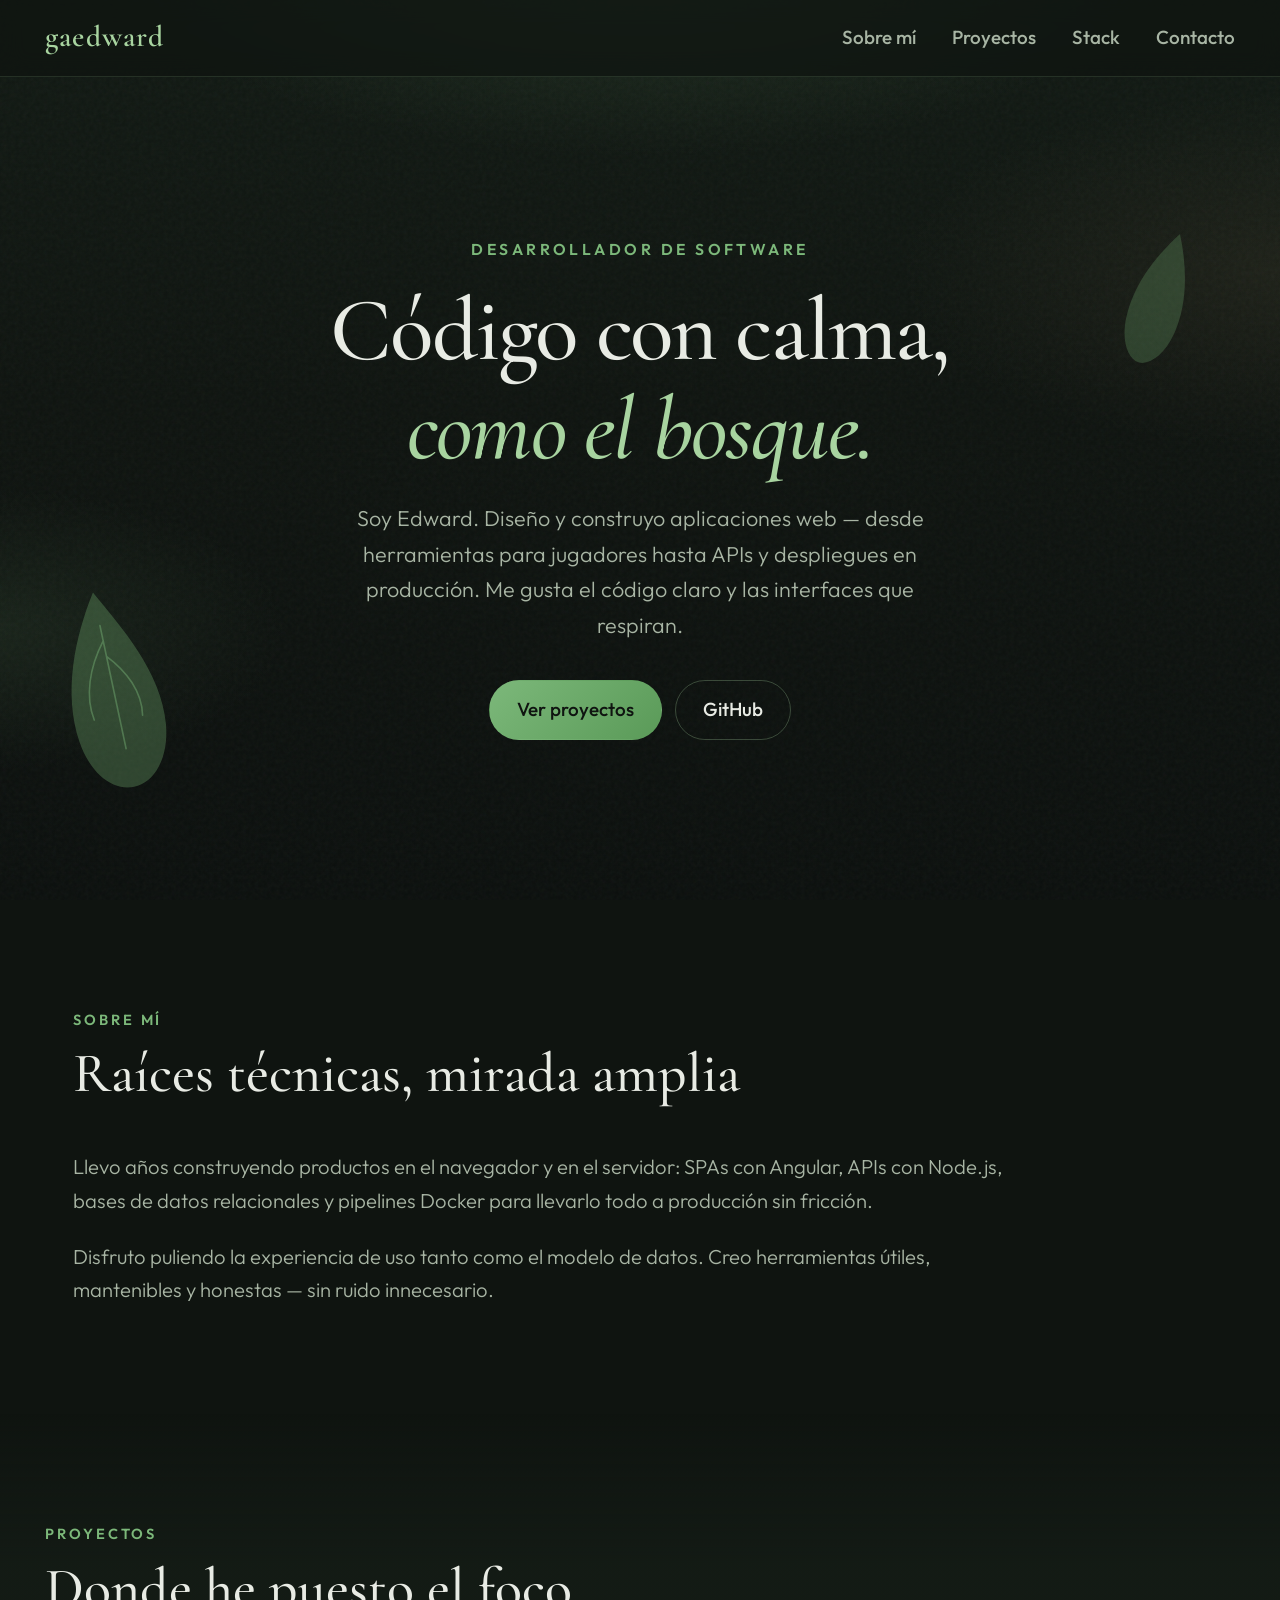
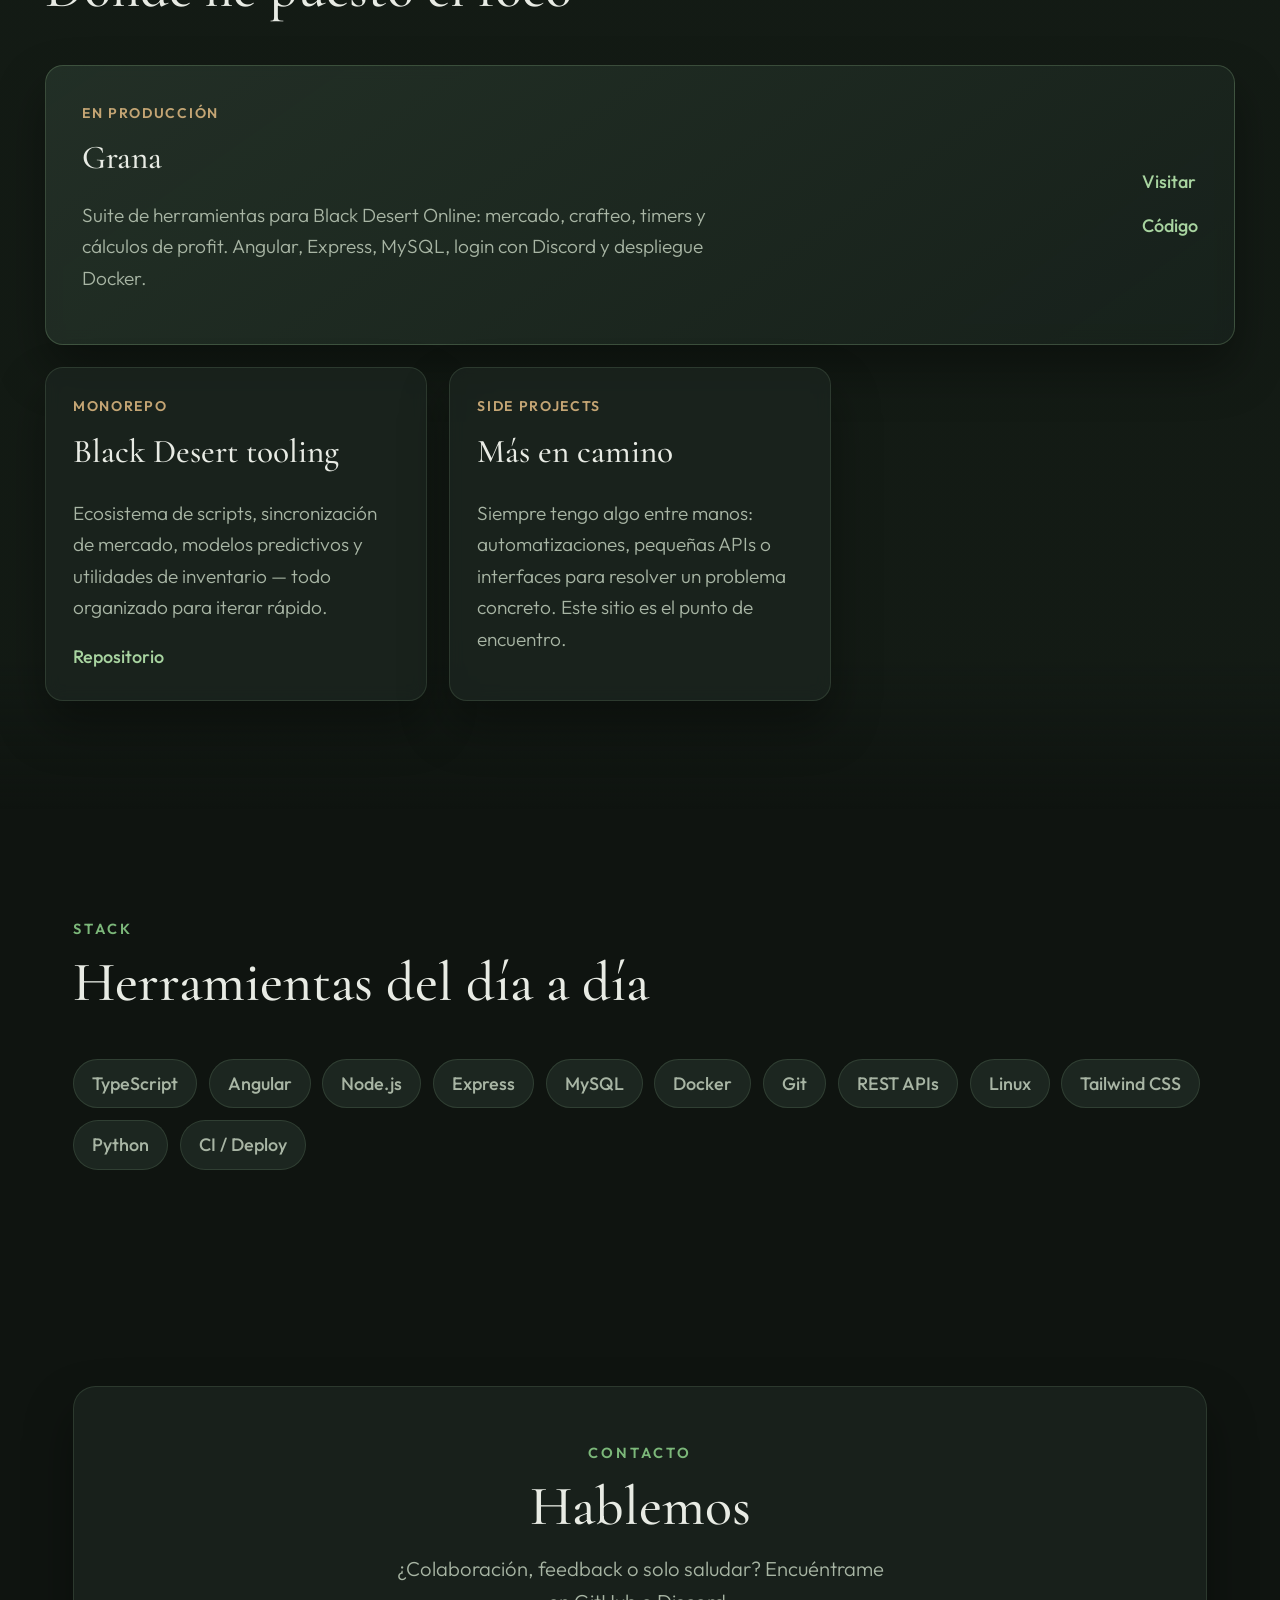
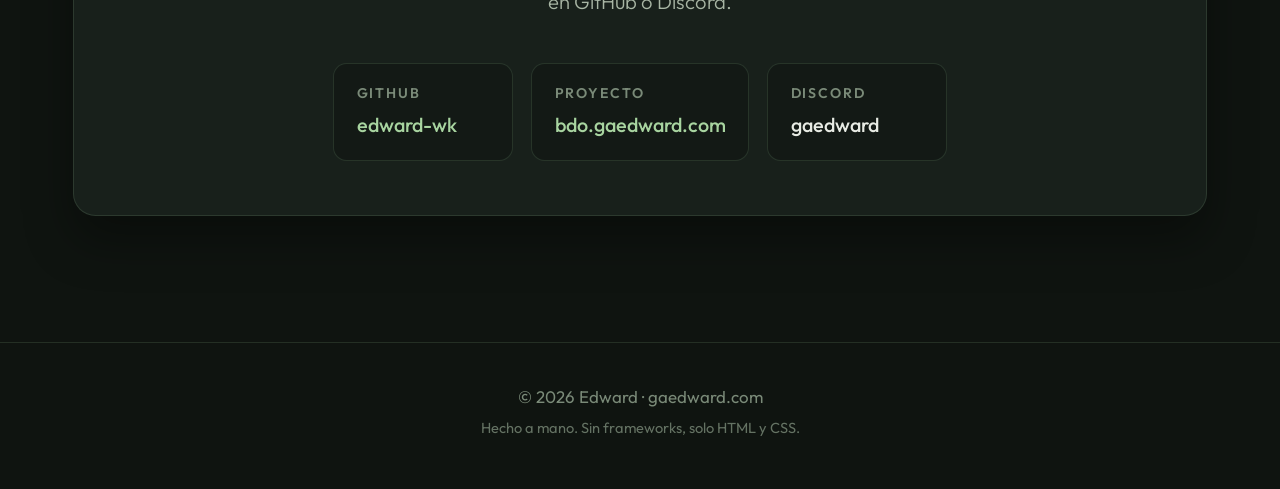
==== index.html @ 5b85b013 "init" ====
<!DOCTYPE html>
<html lang="es">
  <head>
    <meta charset="UTF-8" />
    <meta name="viewport" content="width=device-width, initial-scale=1.0" />
    <meta
      name="description"
      content="Edward — desarrollador de software. Portfolio con proyectos web, herramientas y código abierto."
    />
    <title>Edward · Desarrollador</title>
    <link rel="icon" href="assets/favicon.svg" type="image/svg+xml" />
    <link rel="preconnect" href="https://fonts.googleapis.com" />
    <link rel="preconnect" href="https://fonts.gstatic.com" crossorigin />
    <link
      href="https://fonts.googleapis.com/css2?family=Cormorant+Garamond:ital,wght@0,500;0,600;1,500&family=Outfit:wght@300;400;500;600&display=swap"
      rel="stylesheet"
    />
    <link rel="stylesheet" href="css/styles.css" />
  </head>
  <body>
    <a class="skip-link" href="#contenido">Saltar al contenido</a>

    <div class="mist" aria-hidden="true"></div>
    <div class="grain" aria-hidden="true"></div>

    <header class="site-header">
      <a class="logo" href="#">gaedward</a>
      <button class="nav-toggle" type="button" aria-expanded="false" aria-controls="nav-principal">
        <span class="nav-toggle-bar"></span>
        <span class="sr-only">Menú</span>
      </button>
      <nav id="nav-principal" class="site-nav">
        <a href="#sobre-mi">Sobre mí</a>
        <a href="#proyectos">Proyectos</a>
        <a href="#stack">Stack</a>
        <a href="#contacto">Contacto</a>
      </nav>
    </header>

    <main id="contenido">
      <section class="hero">
        <div class="hero-leaf hero-leaf--left" aria-hidden="true">
          <svg viewBox="0 0 120 200" fill="none" xmlns="http://www.w3.org/2000/svg">
            <path
              d="M60 8C35 45 12 95 18 145c4 32 22 52 42 52s38-20 42-52c6-50-23-100-42-137Z"
              fill="currentColor"
              opacity="0.35"
            />
            <path
              d="M60 40v120M60 55c-18 22-28 48-24 72M60 70c16 18 26 40 22 62"
              stroke="currentColor"
              stroke-width="1.5"
              stroke-linecap="round"
              opacity="0.5"
            />
          </svg>
        </div>

        <div class="hero-inner">
          <p class="eyebrow">Desarrollador de software</p>
          <h1>
            Código con calma,<br />
            <em>como el bosque.</em>
          </h1>
          <p class="hero-text">
            Soy Edward. Diseño y construyo aplicaciones web — desde herramientas para
            jugadores hasta APIs y despliegues en producción. Me gusta el código claro y
            las interfaces que respiran.
          </p>
          <div class="hero-actions">
            <a class="btn btn--primary" href="#proyectos">Ver proyectos</a>
            <a class="btn btn--ghost" href="https://github.com/edward-wk" target="_blank" rel="noopener noreferrer"
              >GitHub</a
            >
          </div>
        </div>

        <div class="hero-leaf hero-leaf--right" aria-hidden="true">
          <svg viewBox="0 0 100 160" fill="none" xmlns="http://www.w3.org/2000/svg">
            <path
              d="M50 6c-20 35-32 72-28 108 3 26 16 42 28 42s25-16 28-42c4-36-8-73-28-108Z"
              fill="currentColor"
              opacity="0.28"
            />
          </svg>
        </div>
      </section>

      <section id="sobre-mi" class="section">
        <div class="section-head">
          <span class="section-label">Sobre mí</span>
          <h2>Raíces técnicas, mirada amplia</h2>
        </div>
        <div class="about-grid">
          <p>
            Llevo años construyendo productos en el navegador y en el servidor: SPAs con
            Angular, APIs con Node.js, bases de datos relacionales y pipelines Docker para
            llevarlo todo a producción sin fricción.
          </p>
          <p>
            Disfruto puliendo la experiencia de uso tanto como el modelo de datos. Creo
            herramientas útiles, mantenibles y honestas — sin ruido innecesario.
          </p>
        </div>
      </section>

      <section id="proyectos" class="section section--alt">
        <div class="section-head">
          <span class="section-label">Proyectos</span>
          <h2>Donde he puesto el foco</h2>
        </div>
        <div class="project-grid">
          <article class="project-card project-card--featured">
            <div class="project-card-top">
              <span class="project-tag">En producción</span>
              <h3>Grana</h3>
            </div>
            <p>
              Suite de herramientas para Black Desert Online: mercado, crafteo, timers y
              cálculos de profit. Angular, Express, MySQL, login con Discord y despliegue
              Docker.
            </p>
            <div class="project-links">
              <a href="https://bdo.gaedward.com" target="_blank" rel="noopener noreferrer">Visitar</a>
              <a href="https://github.com/edward-wk/bdo-tool" target="_blank" rel="noopener noreferrer">Código</a>
            </div>
          </article>

          <article class="project-card">
            <div class="project-card-top">
              <span class="project-tag">Monorepo</span>
              <h3>Black Desert tooling</h3>
            </div>
            <p>
              Ecosistema de scripts, sincronización de mercado, modelos predictivos y
              utilidades de inventario — todo organizado para iterar rápido.
            </p>
            <div class="project-links">
              <a href="https://github.com/edward-wk/bdo-tool" target="_blank" rel="noopener noreferrer">Repositorio</a>
            </div>
          </article>

          <article class="project-card">
            <div class="project-card-top">
              <span class="project-tag">Side projects</span>
              <h3>Más en camino</h3>
            </div>
            <p>
              Siempre tengo algo entre manos: automatizaciones, pequeñas APIs o interfaces
              para resolver un problema concreto. Este sitio es el punto de encuentro.
            </p>
          </article>
        </div>
      </section>

      <section id="stack" class="section">
        <div class="section-head">
          <span class="section-label">Stack</span>
          <h2>Herramientas del día a día</h2>
        </div>
        <ul class="skill-cloud">
          <li>TypeScript</li>
          <li>Angular</li>
          <li>Node.js</li>
          <li>Express</li>
          <li>MySQL</li>
          <li>Docker</li>
          <li>Git</li>
          <li>REST APIs</li>
          <li>Linux</li>
          <li>Tailwind CSS</li>
          <li>Python</li>
          <li>CI / Deploy</li>
        </ul>
      </section>

      <section id="contacto" class="section section--contact">
        <div class="contact-card">
          <div class="section-head section-head--center">
            <span class="section-label">Contacto</span>
            <h2>Hablemos</h2>
            <p class="contact-lead">
              ¿Colaboración, feedback o solo saludar? Encuéntrame en GitHub o Discord.
            </p>
          </div>
          <div class="contact-links">
            <a class="contact-chip" href="https://github.com/edward-wk" target="_blank" rel="noopener noreferrer">
              <span class="contact-chip-label">GitHub</span>
              <span class="contact-chip-value">edward-wk</span>
            </a>
            <a class="contact-chip" href="https://bdo.gaedward.com" target="_blank" rel="noopener noreferrer">
              <span class="contact-chip-label">Proyecto</span>
              <span class="contact-chip-value">bdo.gaedward.com</span>
            </a>
            <span class="contact-chip contact-chip--static">
              <span class="contact-chip-label">Discord</span>
              <span class="contact-chip-value">gaedward</span>
            </span>
          </div>
        </div>
      </section>
    </main>

    <footer class="site-footer">
      <p>© <span id="year"></span> Edward · gaedward.com</p>
      <p class="footer-note">Hecho a mano. Sin frameworks, solo HTML y CSS.</p>
    </footer>

    <script src="js/main.js"></script>
  </body>
</html>
---- css/styles.css ----
:root {
  --bg-deep: #0f1410;
  --bg-forest: #161f18;
  --bg-card: rgba(28, 38, 32, 0.72);
  --bg-card-solid: #1c2620;
  --text: #e8ebe4;
  --text-soft: #a8b5a4;
  --text-muted: #7a8a78;
  --accent: #7cb87a;
  --accent-glow: #a8d4a0;
  --accent-warm: #c4a574;
  --border: rgba(168, 212, 160, 0.14);
  --border-strong: rgba(168, 212, 160, 0.28);
  --shadow: 0 24px 48px rgba(0, 0, 0, 0.35);
  --font-serif: 'Cormorant Garamond', Georgia, serif;
  --font-sans: 'Outfit', system-ui, sans-serif;
  --max: 68rem;
  --header-h: 4.25rem;
}

*,
*::before,
*::after {
  box-sizing: border-box;
}

html {
  scroll-behavior: smooth;
  font-size: 18px;
}

body {
  margin: 0;
  min-height: 100vh;
  font-family: var(--font-sans);
  font-weight: 400;
  font-size: 1.125rem;
  line-height: 1.65;
  color: var(--text);
  background: var(--bg-deep);
  overflow-x: hidden;
}

.sr-only {
  position: absolute;
  width: 1px;
  height: 1px;
  padding: 0;
  margin: -1px;
  overflow: hidden;
  clip: rect(0, 0, 0, 0);
  white-space: nowrap;
  border: 0;
}

.skip-link {
  position: absolute;
  top: -100%;
  left: 1rem;
  z-index: 100;
  padding: 0.6rem 1rem;
  background: var(--accent);
  color: var(--bg-deep);
  border-radius: 0.5rem;
  text-decoration: none;
  font-weight: 600;
}

.skip-link:focus {
  top: 1rem;
}

.mist {
  position: fixed;
  inset: 0;
  pointer-events: none;
  z-index: 0;
  background:
    radial-gradient(ellipse 80% 50% at 50% -10%, rgba(124, 184, 122, 0.18), transparent 55%),
    radial-gradient(ellipse 60% 40% at 100% 30%, rgba(196, 165, 116, 0.08), transparent 50%),
    radial-gradient(ellipse 50% 35% at 0% 70%, rgba(124, 184, 122, 0.1), transparent 45%),
    linear-gradient(180deg, #121a14 0%, var(--bg-deep) 45%, #0c100e 100%);
}

.grain {
  position: fixed;
  inset: 0;
  pointer-events: none;
  z-index: 1;
  opacity: 0.04;
  background-image: url("data:image/svg+xml,%3Csvg viewBox='0 0 256 256' xmlns='http://www.w3.org/2000/svg'%3E%3Cfilter id='n'%3E%3CfeTurbulence type='fractalNoise' baseFrequency='0.85' numOctaves='4' stitchTiles='stitch'/%3E%3C/filter%3E%3Crect width='100%25' height='100%25' filter='url(%23n)'/%3E%3C/svg%3E");
}

.site-header {
  position: sticky;
  top: 0;
  z-index: 50;
  display: flex;
  align-items: center;
  justify-content: space-between;
  gap: 1rem;
  height: var(--header-h);
  padding: 0 clamp(1.25rem, 4vw, 2.5rem);
  background: rgba(15, 20, 16, 0.75);
  backdrop-filter: blur(12px);
  border-bottom: 1px solid var(--border);
}

.logo {
  font-family: var(--font-serif);
  font-size: 1.65rem;
  font-weight: 600;
  letter-spacing: 0.04em;
  color: var(--accent-glow);
  text-decoration: none;
}

.site-nav {
  display: flex;
  gap: clamp(1rem, 3vw, 2rem);
}

.site-nav a {
  color: var(--text-soft);
  text-decoration: none;
  font-size: 1.05rem;
  font-weight: 500;
  transition: color 0.2s ease;
}

.site-nav a:hover,
.site-nav a:focus-visible {
  color: var(--accent-glow);
}

.nav-toggle {
  display: none;
  width: 2.5rem;
  height: 2.5rem;
  padding: 0;
  border: 1px solid var(--border);
  border-radius: 0.5rem;
  background: transparent;
  cursor: pointer;
}

.nav-toggle-bar,
.nav-toggle-bar::before,
.nav-toggle-bar::after {
  display: block;
  width: 1.1rem;
  height: 2px;
  margin: 0 auto;
  background: var(--text);
  border-radius: 1px;
  transition: transform 0.25s ease, opacity 0.2s ease;
}

.nav-toggle-bar::before,
.nav-toggle-bar::after {
  content: '';
}

.nav-toggle-bar::before {
  transform: translateY(-5px);
}

.nav-toggle-bar::after {
  transform: translateY(3px);
}

.nav-toggle[aria-expanded='true'] .nav-toggle-bar {
  background: transparent;
}

.nav-toggle[aria-expanded='true'] .nav-toggle-bar::before {
  transform: translateY(-1px) rotate(45deg);
}

.nav-toggle[aria-expanded='true'] .nav-toggle-bar::after {
  transform: translateY(-1px) rotate(-45deg);
}

main {
  position: relative;
  z-index: 2;
}

.hero {
  position: relative;
  display: flex;
  align-items: center;
  justify-content: center;
  min-height: calc(100vh - var(--header-h));
  min-height: calc(100dvh - var(--header-h));
  padding: clamp(3rem, 8vw, 6rem) clamp(1.25rem, 4vw, 2.5rem);
}

.hero-inner {
  max-width: 40rem;
  text-align: center;
}

.hero-leaf {
  position: absolute;
  color: var(--accent);
  pointer-events: none;
  opacity: 0.9;
}

.hero-leaf--left {
  left: max(0%, 4vw);
  bottom: 12%;
  width: clamp(4rem, 12vw, 7rem);
  transform: rotate(-12deg);
}

.hero-leaf--right {
  right: max(2%, 6vw);
  top: 18%;
  width: clamp(3rem, 9vw, 5rem);
  transform: rotate(18deg) scaleX(-1);
}

.eyebrow {
  margin: 0 0 1rem;
  font-size: 0.875rem;
  font-weight: 600;
  letter-spacing: 0.22em;
  text-transform: uppercase;
  color: var(--accent);
}

.hero h1 {
  margin: 0 0 1.25rem;
  font-family: var(--font-serif);
  font-size: clamp(3rem, 7.5vw, 5rem);
  font-weight: 500;
  line-height: 1.1;
  letter-spacing: -0.02em;
}

.hero h1 em {
  font-style: italic;
  color: var(--accent-glow);
}

.hero-text {
  margin: 0 auto 2rem;
  max-width: 34rem;
  font-size: 1.2rem;
  color: var(--text-soft);
  font-weight: 300;
}

.hero-actions {
  display: flex;
  flex-wrap: wrap;
  gap: 0.75rem;
  justify-content: center;
}

.btn {
  display: inline-flex;
  align-items: center;
  justify-content: center;
  padding: 0.75rem 1.5rem;
  border-radius: 999px;
  font-size: 1.05rem;
  font-weight: 500;
  text-decoration: none;
  transition:
    background 0.2s ease,
    border-color 0.2s ease,
    transform 0.15s ease;
}

.btn:active {
  transform: scale(0.98);
}

.btn--primary {
  background: linear-gradient(135deg, var(--accent) 0%, #5a9a58 100%);
  color: var(--bg-deep);
  border: 1px solid transparent;
}

.btn--primary:hover,
.btn--primary:focus-visible {
  background: linear-gradient(135deg, var(--accent-glow) 0%, var(--accent) 100%);
}

.btn--ghost {
  background: transparent;
  color: var(--text);
  border: 1px solid var(--border-strong);
}

.btn--ghost:hover,
.btn--ghost:focus-visible {
  border-color: var(--accent);
  color: var(--accent-glow);
}

.section {
  max-width: var(--max);
  margin: 0 auto;
  padding: clamp(4rem, 10vw, 6rem) clamp(1.25rem, 4vw, 2.5rem);
}

.section--alt {
  max-width: none;
  background: linear-gradient(180deg, transparent, rgba(22, 31, 24, 0.6) 15%, rgba(22, 31, 24, 0.6) 85%, transparent);
}

.section--alt > * {
  max-width: var(--max);
  margin-left: auto;
  margin-right: auto;
}

.section-head {
  margin-bottom: 2.5rem;
}

.section-head--center {
  text-align: center;
}

.section-head--center .contact-lead {
  margin-left: auto;
  margin-right: auto;
}

.section-label {
  display: block;
  margin-bottom: 0.5rem;
  font-size: 0.8125rem;
  font-weight: 600;
  letter-spacing: 0.2em;
  text-transform: uppercase;
  color: var(--accent);
}

.section h2 {
  margin: 0;
  font-family: var(--font-serif);
  font-size: clamp(2.25rem, 4.5vw, 3.1rem);
  font-weight: 500;
  line-height: 1.15;
}

.about-grid {
  display: grid;
  gap: 1.25rem;
  max-width: 52rem;
}

.about-grid p {
  margin: 0;
  color: var(--text-soft);
  font-weight: 300;
}

.project-grid {
  display: grid;
  gap: 1.25rem;
  grid-template-columns: repeat(auto-fit, minmax(min(100%, 18rem), 1fr));
}

.project-card {
  display: flex;
  flex-direction: column;
  gap: 1rem;
  padding: 1.5rem;
  background: var(--bg-card);
  border: 1px solid var(--border);
  border-radius: 1rem;
  backdrop-filter: blur(8px);
  box-shadow: var(--shadow);
  transition: border-color 0.25s ease, transform 0.25s ease;
}

.project-card:hover {
  border-color: var(--border-strong);
  transform: translateY(-2px);
}

.project-card--featured {
  grid-column: 1 / -1;
  background: linear-gradient(145deg, rgba(36, 50, 40, 0.9), rgba(24, 34, 28, 0.85));
  border-color: rgba(168, 212, 160, 0.22);
}

@media (min-width: 48rem) {
  .project-card--featured {
    display: grid;
    grid-template-columns: 1fr auto;
    grid-template-rows: auto 1fr auto;
    gap: 0.75rem 2rem;
    padding: 2rem;
  }

  .project-card--featured .project-card-top {
    grid-column: 1;
  }

  .project-card--featured p {
    grid-column: 1;
    margin: 0;
    max-width: 36rem;
  }

  .project-card--featured .project-links {
    grid-column: 2;
    grid-row: 1 / -1;
    align-self: center;
    flex-direction: column;
  }
}

.project-card-top {
  display: flex;
  flex-direction: column;
  gap: 0.35rem;
}

.project-tag {
  font-size: 0.78rem;
  font-weight: 600;
  letter-spacing: 0.12em;
  text-transform: uppercase;
  color: var(--accent-warm);
}

.project-card h3 {
  margin: 0;
  font-family: var(--font-serif);
  font-size: 1.85rem;
  font-weight: 500;
}

.project-card p {
  margin: 0;
  flex: 1;
  font-size: 1.0625rem;
  color: var(--text-soft);
  font-weight: 300;
}

.project-links {
  display: flex;
  flex-wrap: wrap;
  gap: 0.75rem;
}

.project-links a {
  color: var(--accent-glow);
  font-size: 1rem;
  font-weight: 500;
  text-decoration: none;
  border-bottom: 1px solid transparent;
  transition: border-color 0.2s ease;
}

.project-links a:hover,
.project-links a:focus-visible {
  border-bottom-color: var(--accent-glow);
}

.skill-cloud {
  display: flex;
  flex-wrap: wrap;
  gap: 0.65rem;
  margin: 0;
  padding: 0;
  list-style: none;
}

.skill-cloud li {
  padding: 0.5rem 1rem;
  font-size: 1rem;
  font-weight: 500;
  color: var(--text-soft);
  background: var(--bg-card-solid);
  border: 1px solid var(--border);
  border-radius: 999px;
  transition: border-color 0.2s ease, color 0.2s ease;
}

.skill-cloud li:hover {
  color: var(--accent-glow);
  border-color: var(--border-strong);
}

.section--contact {
  padding-bottom: clamp(5rem, 12vw, 7rem);
}

.contact-card {
  padding: clamp(2rem, 5vw, 3rem);
  background: var(--bg-card);
  border: 1px solid var(--border);
  border-radius: 1.25rem;
  box-shadow: var(--shadow);
}

.contact-lead {
  margin: 0.75rem 0 0;
  max-width: 28rem;
  color: var(--text-soft);
  font-weight: 300;
}

.contact-links {
  display: flex;
  flex-wrap: wrap;
  gap: 1rem;
  justify-content: center;
  margin-top: 2rem;
}

.contact-chip {
  display: flex;
  flex-direction: column;
  gap: 0.2rem;
  min-width: 10rem;
  padding: 1rem 1.25rem;
  text-decoration: none;
  background: rgba(15, 20, 16, 0.5);
  border: 1px solid var(--border);
  border-radius: 0.75rem;
  transition: border-color 0.2s ease, background 0.2s ease;
}

.contact-chip:hover,
.contact-chip:focus-visible {
  border-color: var(--accent);
  background: rgba(124, 184, 122, 0.08);
}

.contact-chip--static {
  cursor: default;
}

.contact-chip-label {
  font-size: 0.78rem;
  font-weight: 600;
  letter-spacing: 0.14em;
  text-transform: uppercase;
  color: var(--text-muted);
}

.contact-chip-value {
  font-size: 1.1rem;
  font-weight: 500;
  color: var(--text);
}

.contact-chip:not(.contact-chip--static) .contact-chip-value {
  color: var(--accent-glow);
}

.site-footer {
  position: relative;
  z-index: 2;
  padding: 2rem clamp(1.25rem, 4vw, 2.5rem) 2.5rem;
  text-align: center;
  border-top: 1px solid var(--border);
}

.site-footer p {
  margin: 0.25rem 0;
  font-size: 0.9375rem;
  color: var(--text-muted);
}

.footer-note {
  font-size: 0.8125rem !important;
  opacity: 0.8;
}

@media (max-width: 40rem) {
  .nav-toggle {
    display: flex;
    align-items: center;
    justify-content: center;
  }

  .site-nav {
    position: absolute;
    top: var(--header-h);
    left: 0;
    right: 0;
    flex-direction: column;
    gap: 0;
    padding: 0.5rem 0;
    background: rgba(15, 20, 16, 0.96);
    border-bottom: 1px solid var(--border);
    transform: translateY(-0.5rem);
    opacity: 0;
    visibility: hidden;
    pointer-events: none;
    transition:
      opacity 0.2s ease,
      transform 0.2s ease,
      visibility 0.2s;
  }

  .site-nav.is-open {
    transform: translateY(0);
    opacity: 1;
    visibility: visible;
    pointer-events: auto;
  }

  .site-nav a {
    padding: 0.85rem 1.5rem;
  }

  .hero-leaf {
    opacity: 0.45;
  }
}

@media (prefers-reduced-motion: reduce) {
  html {
    scroll-behavior: auto;
  }

  .project-card,
  .btn,
  .site-nav,
  .nav-toggle-bar,
  .nav-toggle-bar::before,
  .nav-toggle-bar::after {
    transition: none;
  }
}
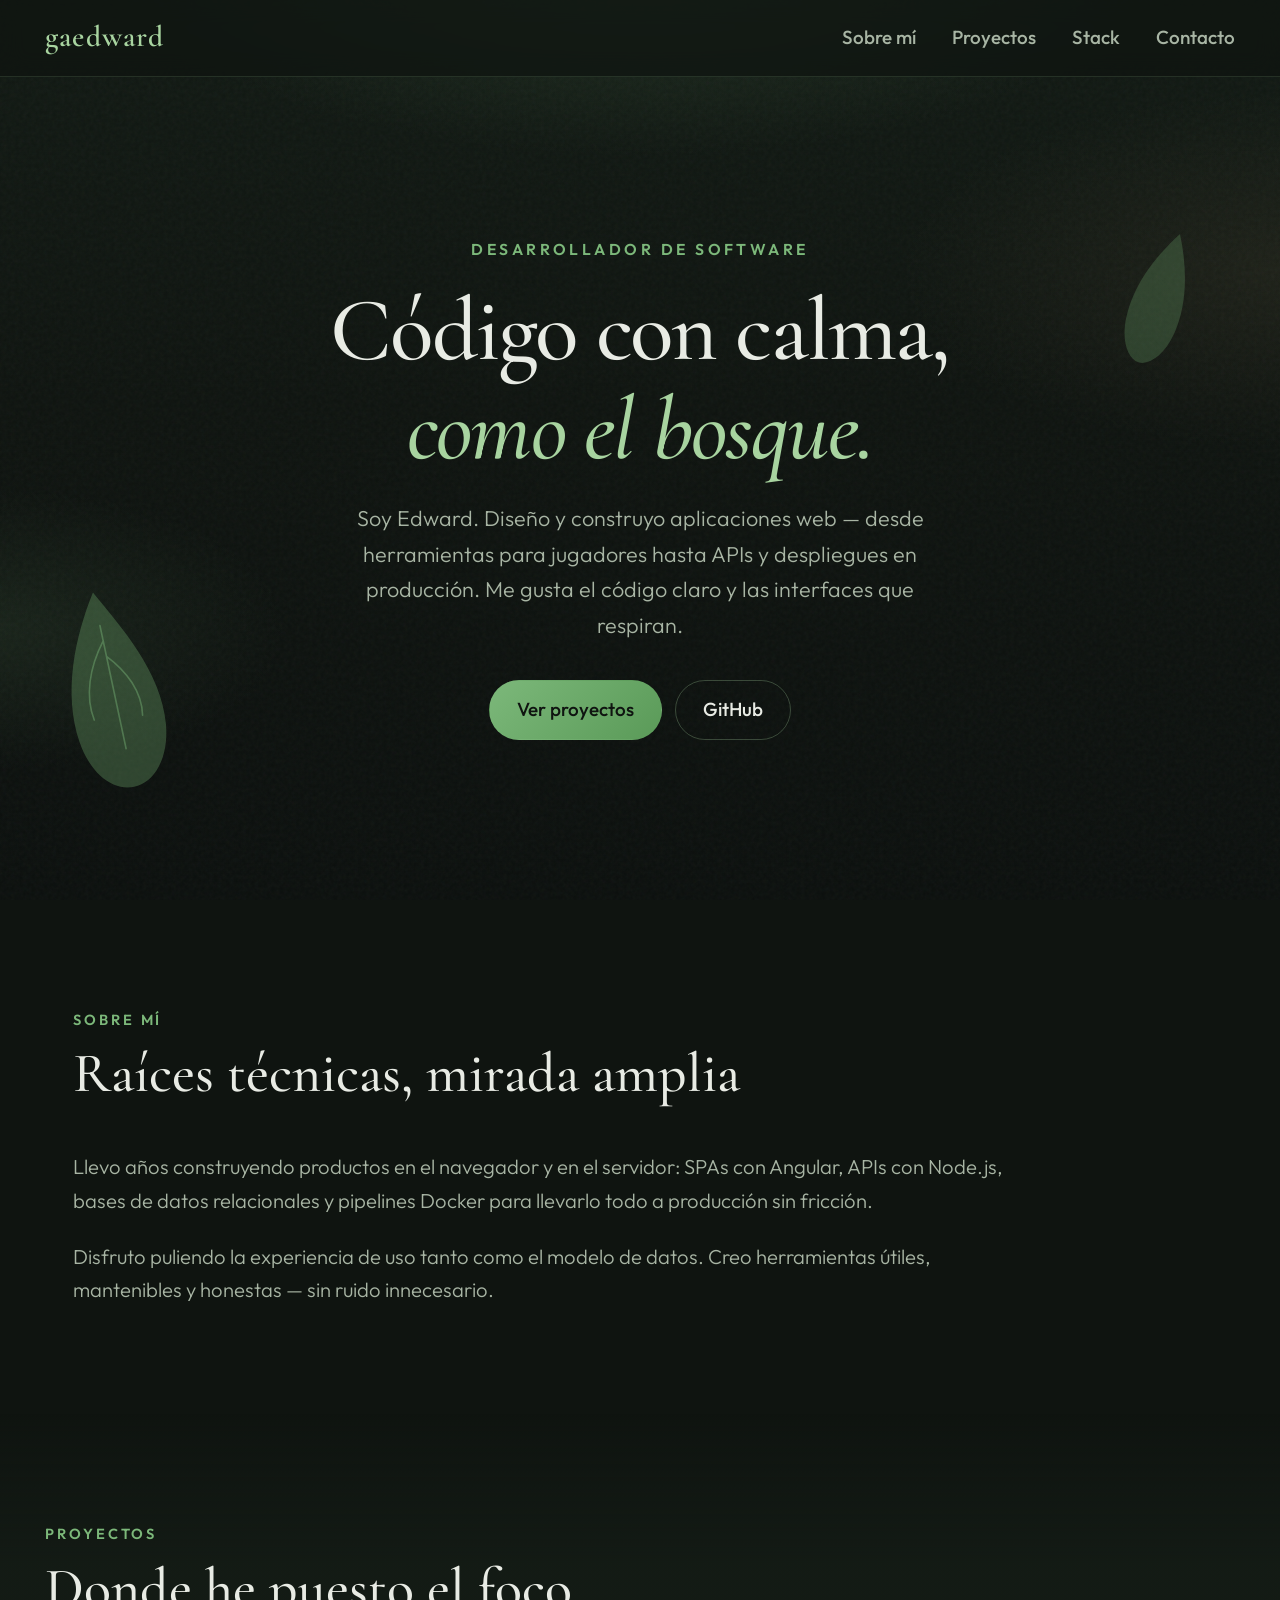
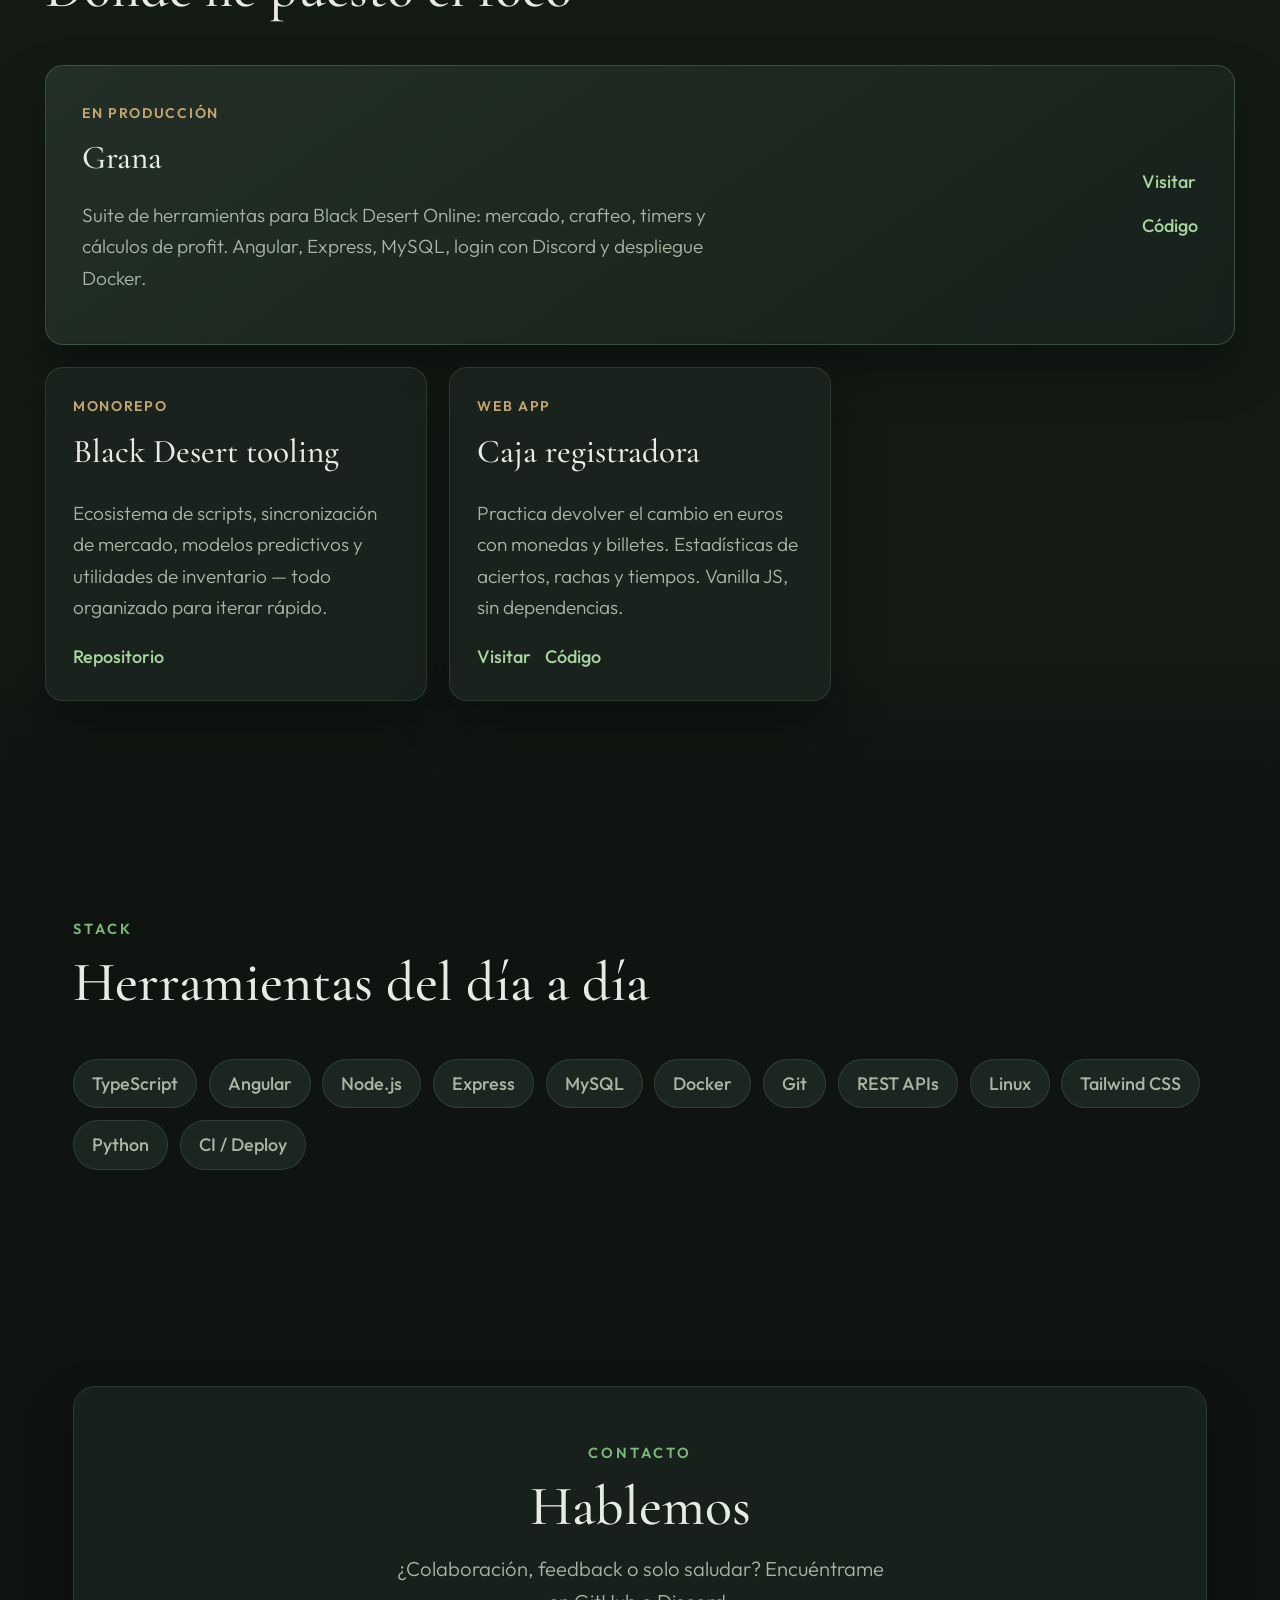
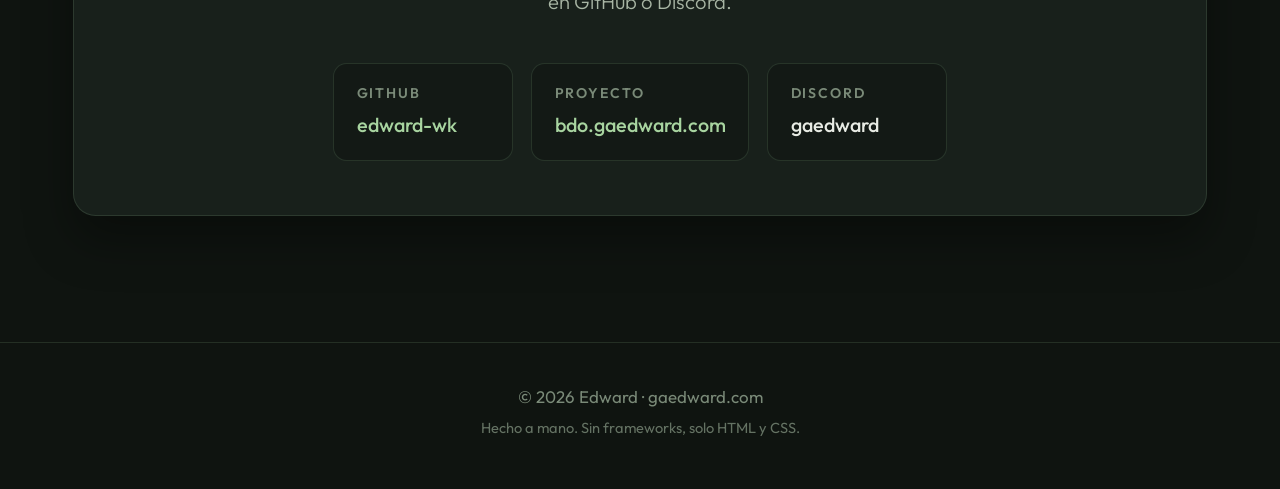
==== commit dd096cb2: "Añadir caja registradora al portfolio" ====
--- a/index.html
+++ b/index.html
@@ -142,13 +142,17 @@
 
           <article class="project-card">
             <div class="project-card-top">
-              <span class="project-tag">Side projects</span>
-              <h3>Más en camino</h3>
+              <span class="project-tag">Web app</span>
+              <h3>Caja registradora</h3>
             </div>
             <p>
-              Siempre tengo algo entre manos: automatizaciones, pequeñas APIs o interfaces
-              para resolver un problema concreto. Este sitio es el punto de encuentro.
-            </p>
+              Practica devolver el cambio en euros con monedas y billetes. Estadísticas de
+              aciertos, rachas y tiempos. Vanilla JS, sin dependencias.
+            </p>
+            <div class="project-links">
+              <a href="caja/">Visitar</a>
+              <a href="https://github.com/edward-wk/caja-registradora" target="_blank" rel="noopener noreferrer">Código</a>
+            </div>
           </article>
         </div>
       </section>
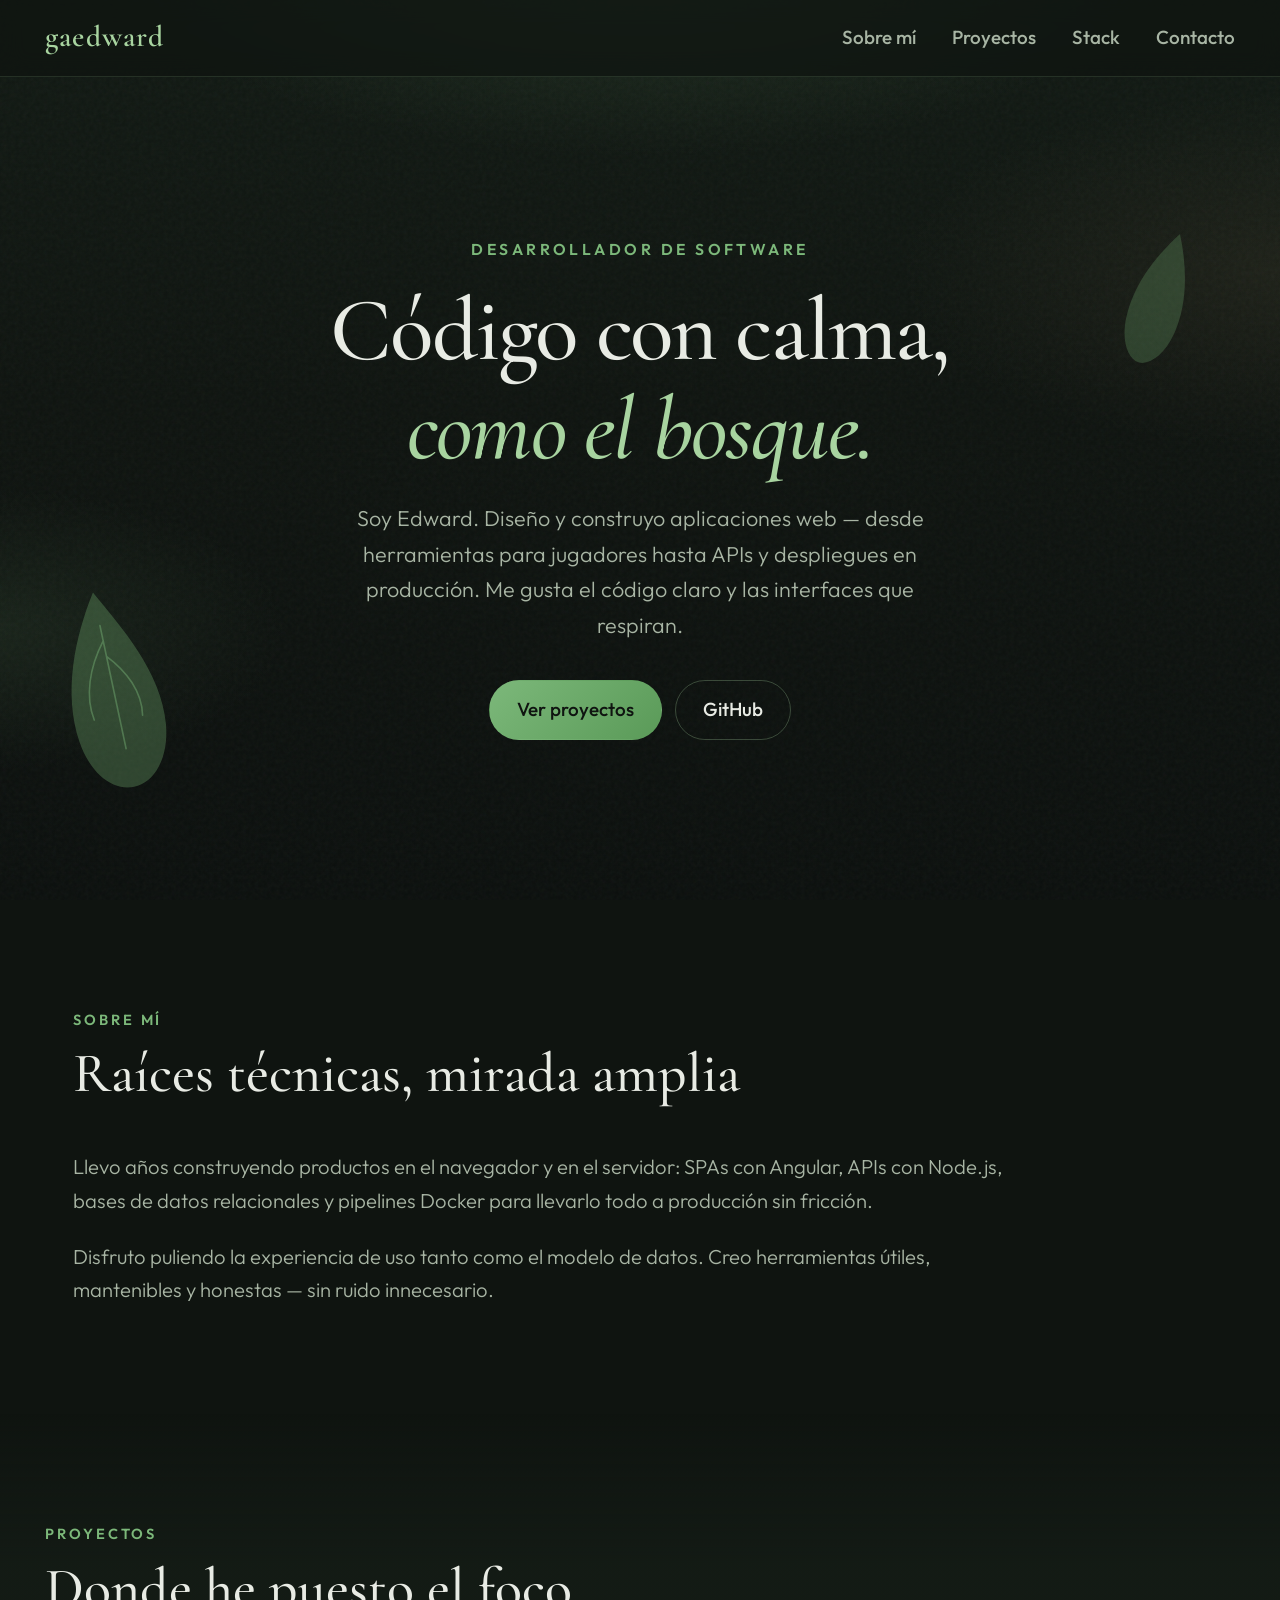
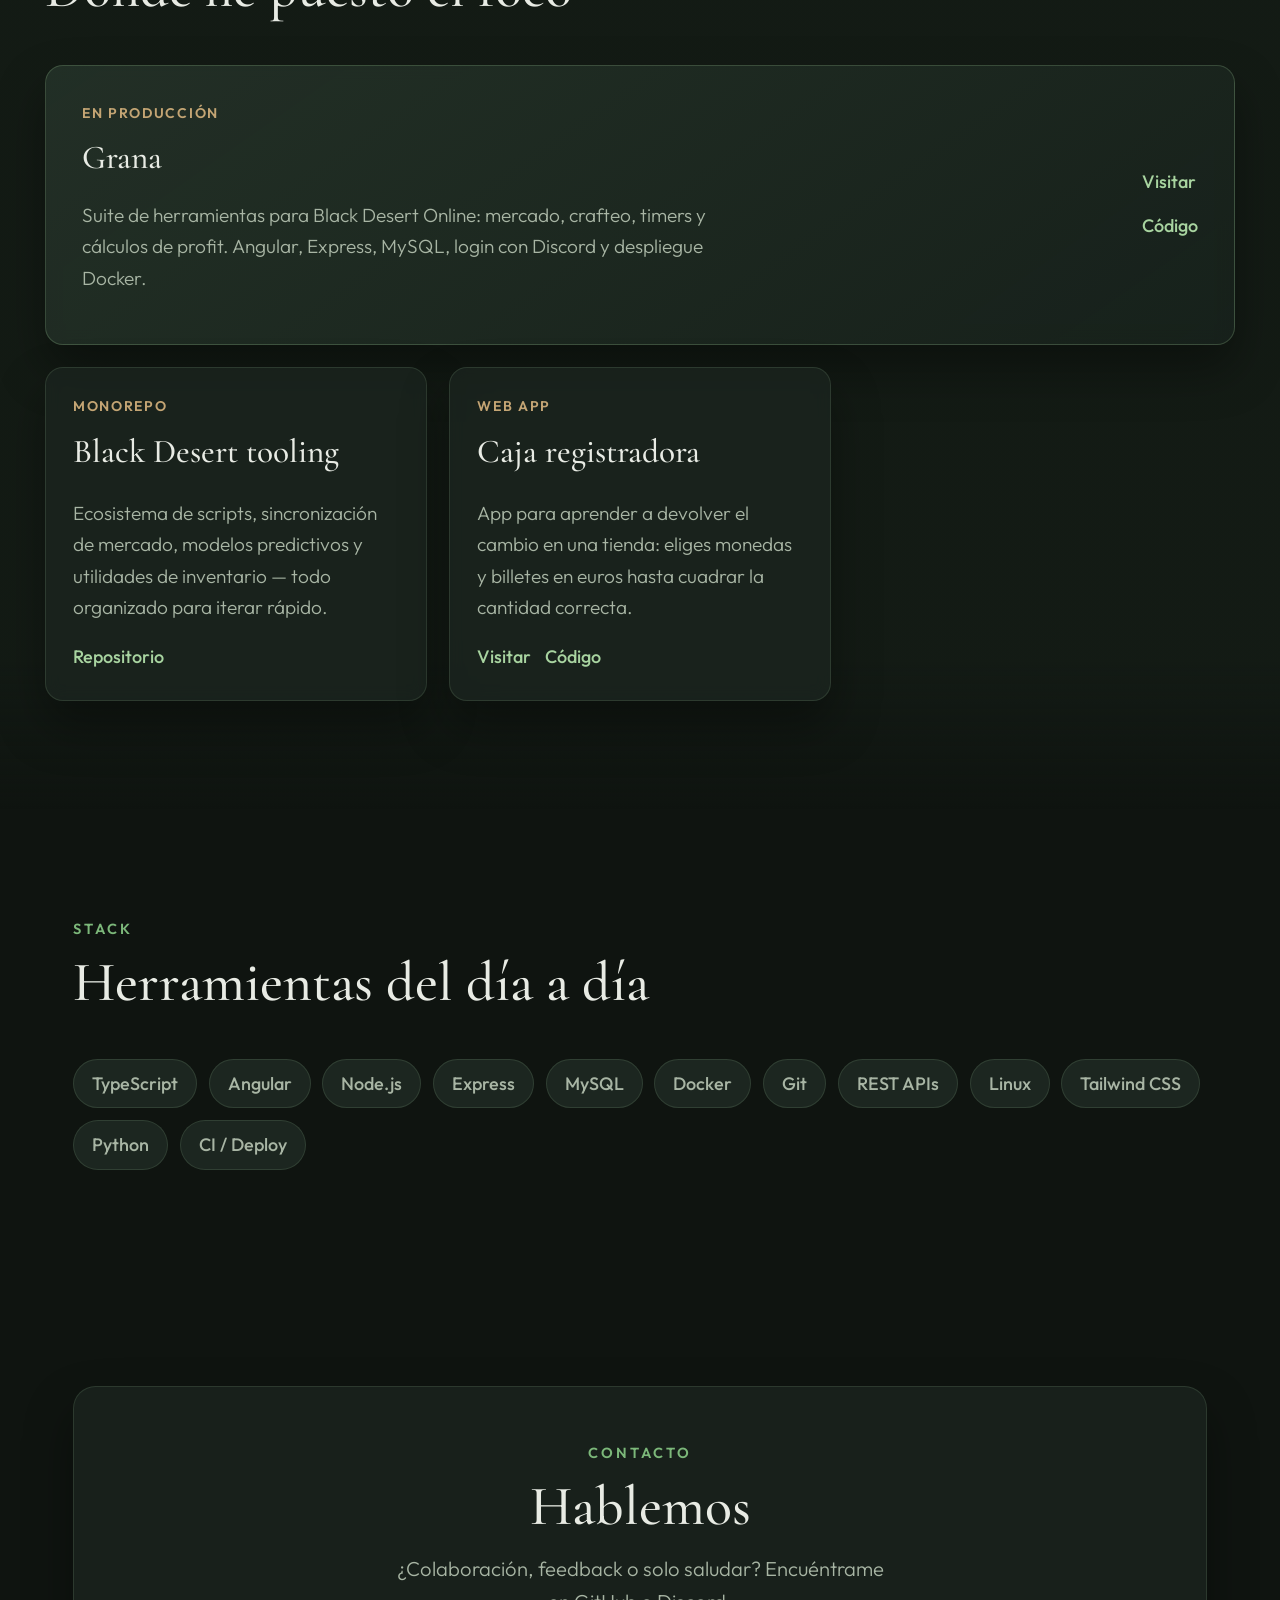
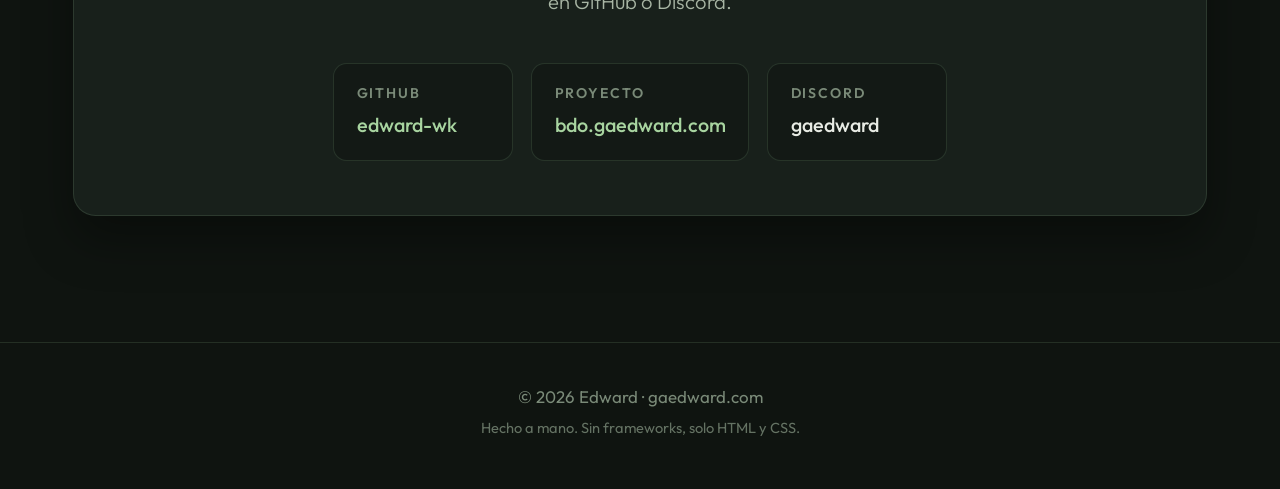
==== commit 93c40bdb: "add caja-registradora" ====
--- a/index.html
+++ b/index.html
@@ -146,11 +146,11 @@
               <h3>Caja registradora</h3>
             </div>
             <p>
-              Practica devolver el cambio en euros con monedas y billetes. Estadísticas de
-              aciertos, rachas y tiempos. Vanilla JS, sin dependencias.
+              App para aprender a devolver el cambio en una tienda: eliges monedas y billetes
+              en euros hasta cuadrar la cantidad correcta.
             </p>
             <div class="project-links">
-              <a href="caja/">Visitar</a>
+              <a href="https://caja.gaedward.com" target="_blank" rel="noopener noreferrer">Visitar</a>
               <a href="https://github.com/edward-wk/caja-registradora" target="_blank" rel="noopener noreferrer">Código</a>
             </div>
           </article>
